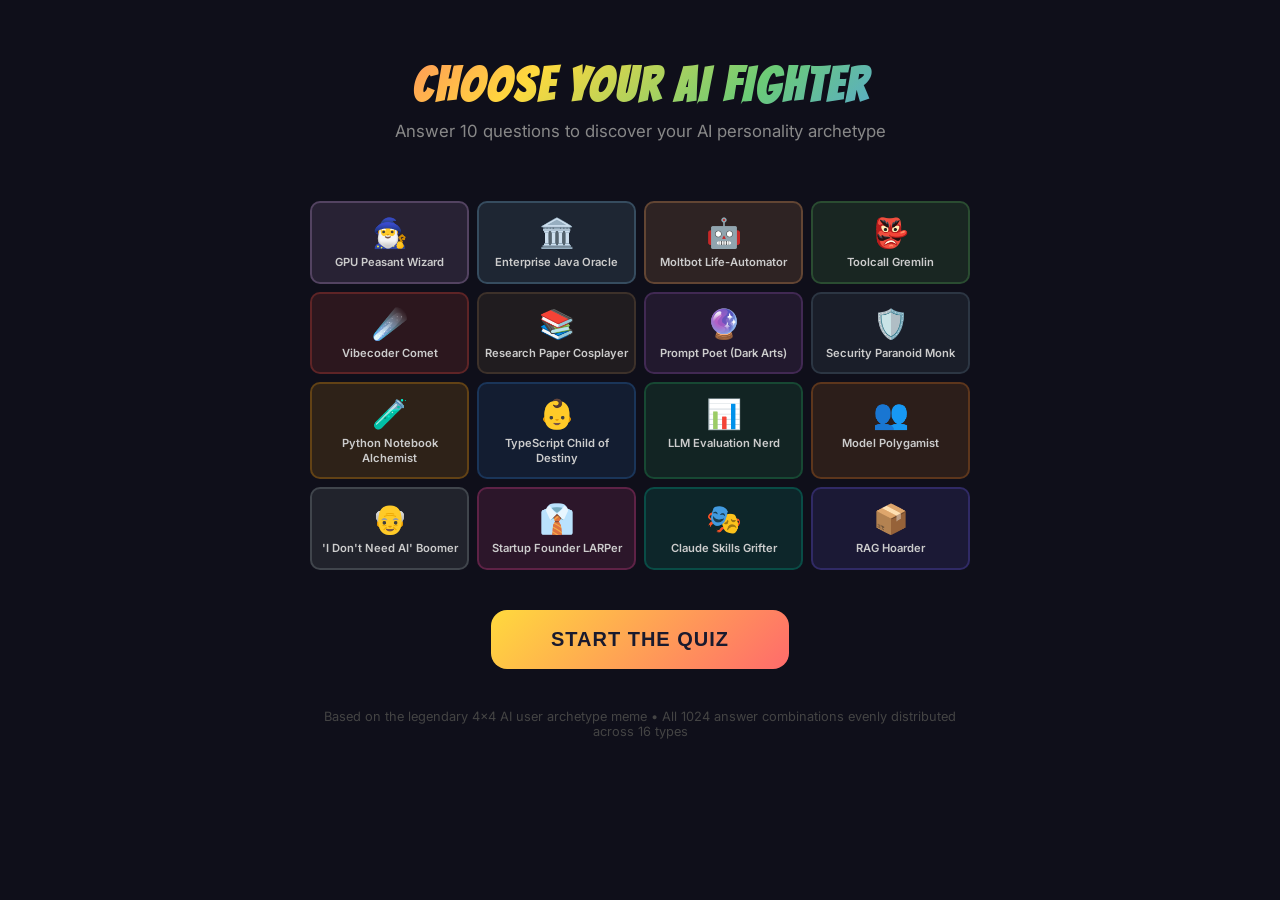
==== choose-your-fighter/index.html @ 85a8c4fd "Add "Choose Your AI Fighter" personality quiz app A fun 10-question yes/no quiz that maps you to one" ====
<!DOCTYPE html>
<html lang="en">
<head>
<meta charset="UTF-8">
<meta name="viewport" content="width=device-width, initial-scale=1.0">
<title>Choose Your AI Fighter</title>
<style>
  @import url('https://fonts.googleapis.com/css2?family=Bangers&family=Inter:wght@400;600;700&display=swap');

  * { margin: 0; padding: 0; box-sizing: border-box; }

  body {
    font-family: 'Inter', sans-serif;
    background: #0f0f1a;
    color: #e0e0e0;
    min-height: 100vh;
    overflow-x: hidden;
  }

  .container {
    max-width: 700px;
    margin: 0 auto;
    padding: 20px;
  }

  /* ── Header ── */
  .header {
    text-align: center;
    padding: 40px 0 30px;
  }
  .header h1 {
    font-family: 'Bangers', cursive;
    font-size: 3rem;
    letter-spacing: 3px;
    background: linear-gradient(135deg, #ff6b6b, #ffd93d, #6bcb77, #4d96ff);
    -webkit-background-clip: text;
    -webkit-text-fill-color: transparent;
    background-clip: text;
    text-shadow: none;
  }
  .header p {
    margin-top: 10px;
    color: #888;
    font-size: 1.05rem;
  }

  /* ── Progress bar ── */
  .progress-container {
    width: 100%;
    background: #1a1a2e;
    border-radius: 20px;
    height: 10px;
    margin: 20px 0 30px;
    overflow: hidden;
  }
  .progress-bar {
    height: 100%;
    background: linear-gradient(90deg, #4d96ff, #6bcb77);
    border-radius: 20px;
    transition: width 0.5s ease;
    width: 0%;
  }
  .progress-text {
    text-align: center;
    color: #666;
    font-size: 0.85rem;
    margin-bottom: 10px;
  }

  /* ── Question card ── */
  .question-card {
    background: #1a1a2e;
    border-radius: 20px;
    padding: 40px 30px;
    text-align: center;
    position: relative;
    overflow: hidden;
    animation: slideIn 0.4s ease;
  }
  .question-card::before {
    content: '';
    position: absolute;
    top: 0; left: 0; right: 0;
    height: 4px;
    background: linear-gradient(90deg, #4d96ff, #6bcb77, #ffd93d, #ff6b6b);
  }
  @keyframes slideIn {
    from { opacity: 0; transform: translateY(30px); }
    to { opacity: 1; transform: translateY(0); }
  }

  .question-number {
    font-family: 'Bangers', cursive;
    font-size: 1.1rem;
    color: #4d96ff;
    letter-spacing: 2px;
    margin-bottom: 15px;
  }
  .question-text {
    font-size: 1.35rem;
    font-weight: 600;
    line-height: 1.5;
    margin-bottom: 35px;
    color: #f0f0f0;
  }

  .buttons {
    display: flex;
    gap: 20px;
    justify-content: center;
  }
  .btn {
    padding: 16px 50px;
    border: none;
    border-radius: 14px;
    font-size: 1.15rem;
    font-weight: 700;
    cursor: pointer;
    transition: all 0.2s ease;
    letter-spacing: 1px;
  }
  .btn:active { transform: scale(0.95); }
  .btn-yes {
    background: linear-gradient(135deg, #6bcb77, #4d96ff);
    color: #fff;
  }
  .btn-yes:hover { box-shadow: 0 0 25px rgba(107, 203, 119, 0.4); }
  .btn-no {
    background: linear-gradient(135deg, #ff6b6b, #ee5a24);
    color: #fff;
  }
  .btn-no:hover { box-shadow: 0 0 25px rgba(255, 107, 107, 0.4); }

  /* ── Result card ── */
  .result-card {
    text-align: center;
    animation: slideIn 0.5s ease;
  }
  .result-label {
    font-size: 1rem;
    color: #888;
    text-transform: uppercase;
    letter-spacing: 3px;
    margin-bottom: 10px;
  }
  .result-name {
    font-family: 'Bangers', cursive;
    font-size: 2.5rem;
    letter-spacing: 2px;
    margin-bottom: 20px;
  }
  .result-portrait {
    width: 220px;
    height: 220px;
    margin: 0 auto 25px;
    border-radius: 20px;
    display: flex;
    align-items: center;
    justify-content: center;
    font-size: 5rem;
    position: relative;
    overflow: hidden;
    border: 4px solid rgba(255,255,255,0.15);
  }
  .result-portrait .portrait-bg {
    position: absolute;
    inset: 0;
    opacity: 0.25;
  }
  .result-traits {
    display: flex;
    flex-wrap: wrap;
    gap: 10px;
    justify-content: center;
    margin-bottom: 25px;
  }
  .trait-badge {
    background: rgba(255,255,255,0.08);
    border: 1px solid rgba(255,255,255,0.12);
    border-radius: 20px;
    padding: 6px 16px;
    font-size: 0.85rem;
    color: #ccc;
  }
  .result-description {
    background: #1a1a2e;
    border-radius: 16px;
    padding: 25px;
    font-size: 1.05rem;
    line-height: 1.7;
    color: #bbb;
    margin-bottom: 30px;
    text-align: left;
  }
  .result-description strong { color: #f0f0f0; }

  .btn-restart {
    background: #1a1a2e;
    border: 2px solid #4d96ff;
    color: #4d96ff;
    padding: 14px 40px;
    border-radius: 14px;
    font-size: 1rem;
    font-weight: 700;
    cursor: pointer;
    transition: all 0.2s ease;
  }
  .btn-restart:hover {
    background: #4d96ff;
    color: #fff;
  }

  .btn-share {
    background: linear-gradient(135deg, #6bcb77, #4d96ff);
    border: none;
    color: #fff;
    padding: 14px 40px;
    border-radius: 14px;
    font-size: 1rem;
    font-weight: 700;
    cursor: pointer;
    transition: all 0.2s ease;
    margin-right: 10px;
  }
  .btn-share:hover { box-shadow: 0 0 25px rgba(107,203,119,0.4); }

  /* ── Grid preview (shown on start) ── */
  .start-screen { text-align: center; }
  .type-grid {
    display: grid;
    grid-template-columns: repeat(4, 1fr);
    gap: 8px;
    margin: 30px 0;
  }
  .type-cell {
    background: #1a1a2e;
    border-radius: 10px;
    padding: 12px 6px;
    font-size: 0.7rem;
    font-weight: 600;
    color: #ccc;
    text-align: center;
    border: 2px solid transparent;
    transition: all 0.3s ease;
  }
  .type-cell:hover {
    border-color: #4d96ff;
    transform: translateY(-2px);
  }
  .type-cell .cell-emoji { font-size: 1.8rem; display: block; margin-bottom: 5px; }
  .type-cell .cell-name { line-height: 1.3; }

  .btn-start {
    background: linear-gradient(135deg, #ffd93d, #ff6b6b);
    border: none;
    color: #1a1a2e;
    padding: 18px 60px;
    border-radius: 16px;
    font-size: 1.25rem;
    font-weight: 700;
    cursor: pointer;
    letter-spacing: 1px;
    transition: all 0.2s ease;
    margin-top: 10px;
  }
  .btn-start:hover { box-shadow: 0 0 35px rgba(255,217,61,0.4); transform: scale(1.03); }

  .hidden { display: none !important; }

  /* ── Footer ── */
  .footer {
    text-align: center;
    padding: 40px 0 20px;
    color: #444;
    font-size: 0.8rem;
  }

  /* ── Responsive ── */
  @media (max-width: 600px) {
    .header h1 { font-size: 2.2rem; }
    .question-text { font-size: 1.15rem; }
    .btn { padding: 14px 35px; font-size: 1rem; }
    .type-grid { grid-template-columns: repeat(2, 1fr); gap: 6px; }
    .result-name { font-size: 2rem; }
  }
</style>
</head>
<body>

<div class="container">
  <div class="header">
    <h1>CHOOSE YOUR AI FIGHTER</h1>
    <p>Answer 10 questions to discover your AI personality archetype</p>
  </div>

  <!-- ── Start screen ── -->
  <div id="start-screen" class="start-screen">
    <div class="type-grid" id="type-grid"></div>
    <button class="btn-start" onclick="startQuiz()">START THE QUIZ</button>
  </div>

  <!-- ── Quiz screen ── -->
  <div id="quiz-screen" class="hidden">
    <div class="progress-text" id="progress-text">Question 1 of 10</div>
    <div class="progress-container">
      <div class="progress-bar" id="progress-bar"></div>
    </div>
    <div class="question-card" id="question-card">
      <div class="question-number" id="question-number">QUESTION 1</div>
      <div class="question-text" id="question-text"></div>
      <div class="buttons">
        <button class="btn btn-yes" onclick="answer(1)">YES</button>
        <button class="btn btn-no" onclick="answer(0)">NO</button>
      </div>
    </div>
  </div>

  <!-- ── Result screen ── -->
  <div id="result-screen" class="hidden result-card"></div>

  <div class="footer">
    Based on the legendary 4&times;4 AI user archetype meme &bull;
    All 1024 answer combinations evenly distributed across 16 types
  </div>
</div>

<script>
// ─────────────────────────────────────
// DATA
// ─────────────────────────────────────
const TYPES = [
  {
    name: "The GPU Peasant Wizard",
    emoji: "\u{1F9D9}\u200D\u2642\uFE0F",
    color: "#c9a0dc",
    traits: ["Local LLM Enthusiast", "Fan Noise Connoisseur", "2 tokens/sec Mindfulness"],
    desc: "You run a <strong>70B parameter model</strong> on your gaming laptop while it sounds like a jet engine preparing for takeoff. You call the glacial 2 tokens/sec output \"mindful computing\" and insist the latency gives you time to <strong>really think about the response</strong>. Your electricity bill is a state secret."
  },
  {
    name: "The Enterprise Java Oracle",
    emoji: "\u{1F3DB}\uFE0F",
    color: "#7eb8da",
    traits: ["Architecture Astronaut", "Layer Enthusiast", "14-Page Doc Writer"],
    desc: "You write a <strong>14-page Confluence doc</strong> to ask the model for a one-liner. Your prompts are refactored into 6 layers: Controller, Service, Repository, DTO, Mapper, and Trauma. You have an \"Architecture Review\" meeting for every AI interaction. <strong>The service layer is non-negotiable.</strong>"
  },
  {
    name: "The Moltbot Life-Automator",
    emoji: "\u{1F916}",
    color: "#f4a460",
    traits: ["Bot Farmer", "Automation Addict", "Fragile Ecosystem Builder"],
    desc: "You have a bot to wake up, a bot to brush teeth, and a <strong>bot to apologize to friends</strong>. Your entire daily routine is a Rube Goldberg machine of automations. If one bot goes down, you become <strong>catatonic</strong> because you've literally forgotten how to do things manually."
  },
  {
    name: "The Toolcall Gremlin",
    emoji: "\u{1F47A}",
    color: "#5cb85c",
    traits: ["Tool Maximalist", "JSON Whisperer", "Required: True"],
    desc: "Everything is a tool call. Even asking for water. Your debugging method is to <strong>add 9 more tools</strong>. You've wrapped your coffee maker in a REST API and your therapist is now a function with <code>required: true</code>. The tool calls have tool calls. <strong>It's tool calls all the way down.</strong>"
  },
  {
    name: "The Vibecoder Comet",
    emoji: "\u{2604}\uFE0F",
    color: "#e74c3c",
    traits: ["Ship-First Mentality", "Test Allergic", "Production Debugger"],
    desc: "You prompt directly in prod. Unit tests? <strong>\"The users will tell us.\"</strong> You deploy with the confidence of someone who has never been on-call at 3 AM. Your code hasn't been reviewed since 2023, and you haven't made a decision on your own since then either. <strong>Move fast, break everything.</strong>"
  },
  {
    name: "The Research Paper Cosplayer",
    emoji: "\u{1F4DA}",
    color: "#8e6f47",
    traits: ["Paper Implementer", "Function Name Poet", "Confident Incorrectness"],
    desc: "You name functions <code>latent_alignment_regularizer()</code> to feel something. You reimplement papers badly but <strong>with confidence</strong>. Your code is full of Greek letters and your README cites 47 arXiv papers. Nobody understands your code, including you, but it looks <strong>very academic.</strong>"
  },
  {
    name: "The Prompt Poet (Dark Arts)",
    emoji: "\u{1F52E}",
    color: "#9b59b6",
    traits: ["Prompt Artisan", "Spell Writer", "Hallucination Warden"],
    desc: "You don't write code, you <strong>write spells</strong>. You've added \"DO NOT HALLUCINATE\" 47 times like it's a seatbelt. Your prompts are indistinguishable from ancient incantations, and you believe the exact wording of your system prompt affects <strong>the cosmic alignment of the tokens.</strong>"
  },
  {
    name: "The Security Paranoid Monk",
    emoji: "\u{1F6E1}\uFE0F",
    color: "#607d8b",
    traits: ["Token Inspector", "Redaction Expert", "Fun Eliminator"],
    desc: "You treat every token like it's <strong>radioactive</strong>. You redact the prompt, the output, and the concept of fun. Your AI conversations go through 7 proxy layers and you've written a custom tokenizer just to inspect what's being sent. <strong>Trust no model. Trust no token.</strong>"
  },
  {
    name: "The Python Notebook Alchemist",
    emoji: "\u{1F9EA}",
    color: "#f39c12",
    traits: ["Notebook Dweller", "Hidden State Sorcerer", "FINAL_v23 Expert"],
    desc: "Your production system is a notebook named <strong>FINAL_v23_REAL.py</strong>. State lives in vibes and hidden globals. You run cells out of order and call it \"exploration.\" The notebook has 847 cells and the output of cell 12 depends on cell 340. <strong>Only you can run it. Sometimes.</strong>"
  },
  {
    name: "The TypeScript Child of Destiny",
    emoji: "\u{1F476}",
    color: "#3178c6",
    traits: ["Type Zealot", "Browser Inception", "Generics Philosopher"],
    desc: "You build an AI IDE inside a browser inside another browser. You cry at \"Type instantiation is <strong>excessively deep</strong>\" errors. Your type definitions are longer than your actual code, and you've spent 3 days on a generic type that makes <code>Pick&lt;Omit&lt;Partial&lt;T&gt;&gt;&gt;</code> look simple."
  },
  {
    name: "The LLM Evaluation Nerd",
    emoji: "\u{1F4CA}",
    color: "#27ae60",
    traits: ["Benchmark Collector", "Rubric Architect", "Deploy Blocker"],
    desc: "You won't deploy until it beats <strong>12 datasets and 3 rubrics</strong>. You have a spreadsheet for the spreadsheet. Your eval suite takes longer to run than training the model. You've rejected production-ready models because they scored 94.7 instead of 94.8 on <strong>your custom rubric 3.2.</strong>"
  },
  {
    name: "The Model Polygamist",
    emoji: "\u{1F465}",
    color: "#e67e22",
    traits: ["Multi-Model Juggler", "Blame Router", "Cosmic Ray Debugger"],
    desc: "You rotate between <strong>4 AIs</strong> like a cheating boyfriend who thinks he's running an \"optimization experiment.\" Push broken code, blame Claude. Revert, blame Gemini. Revert again, blame <strong>\"cosmic rays.\"</strong> Ship anyway. Your git log is a crime scene of model-hopping."
  },
  {
    name: "The 'I Don't Need AI' Boomer",
    emoji: "\u{1F474}",
    color: "#95a5a6",
    traits: ["AI Denier", "Google Veteran", "Autocomplete Rebrander"],
    desc: "You call agents \"cheating\" while Googling for 3 hours. You eventually use AI but call it <strong>\"autocomplete.\"</strong> You say \"real engineers don't need AI\" from behind a stack of StackOverflow tabs. When the AI writes better code than you, it's because <strong>the problem was trivial anyway.</strong>"
  },
  {
    name: "The Startup Founder LARPer",
    emoji: "\u{1F454}",
    color: "#e84393",
    traits: ["Pitch Deck Artist", "Platform Visionary", "MVP Theorist"],
    desc: "You pitch: \"It's like Uber but for prompts.\" You have no product, only a <strong>Notion board and a logo</strong>. Your slide deck is 90% arrows and the word <strong>\"PLATFORM\"</strong> in bold. The MVP is perpetually TBD. You've pivoted 6 times but the LinkedIn bio still says \"serial entrepreneur.\""
  },
  {
    name: "The Claude Skills Grifter",
    emoji: "\u{1F3AD}",
    color: "#00b894",
    traits: ["Skill Crafter", "Esoteric Sigil Writer", "Grind Philosopher"],
    desc: "You write skills so esoteric they're basically <strong>sigils</strong>. \"How to make Claude write git commits in Shakespearean English while maintaining semantic versioning.\" 200 likes from people who will never use this. The grind continues. <strong>The people needed this.</strong>"
  },
  {
    name: "The RAG Hoarder",
    emoji: "\u{1F4E6}",
    color: "#6c5ce7",
    traits: ["Context Maximalist", "Embedding Evangelist", "Downloads Folder Uploader"],
    desc: "You upload your entire Downloads folder and call it <strong>\"context.\"</strong> You say \"bro it's in the embeddings\" for everything. Your vector DB has your tax returns, vacation photos, and a PDF of your grandma's cookie recipe. If it exists, it must be <strong>embedded and retrievable.</strong>"
  }
];

const QUESTIONS = [
  "Do you believe adding more abstraction layers always makes code better?",
  "Have you automated at least 3 parts of your daily routine with scripts or bots?",
  "Do you prefer shipping fast over writing tests?",
  "Do you regularly upload large amounts of documents as context for AI tools?",
  "Do you spend more time crafting the perfect prompt than writing actual code?",
  "Have you ever run a large language model locally on your own hardware?",
  "Is your first instinct to reach for a tool or plugin rather than write code from scratch?",
  "Do you think strong typing and strict type systems prevent most real-world bugs?",
  "Do you prefer working in notebooks (Jupyter, Colab) over traditional editors/IDEs?",
  "Do you formally benchmark or evaluate AI models before choosing which one to use?"
];

// ─────────────────────────────────────
// QUIZ LOGIC
// ─────────────────────────────────────
let currentQ = 0;
let answers = [];

function getTypeIndex(ans) {
  // XOR-based linear map → 4-bit index (guaranteed even distribution)
  const bit0 = ans[0] ^ ans[4] ^ ans[8];
  const bit1 = ans[1] ^ ans[5] ^ ans[9];
  const bit2 = ans[2] ^ ans[6];
  const bit3 = ans[3] ^ ans[7];
  return (bit3 << 3) | (bit2 << 2) | (bit1 << 1) | bit0;
}

function renderStartScreen() {
  const grid = document.getElementById('type-grid');
  grid.innerHTML = TYPES.map(t =>
    `<div class="type-cell" style="background:${t.color}22;border-color:${t.color}44">
       <span class="cell-emoji">${t.emoji}</span>
       <span class="cell-name">${t.name.replace('The ', '')}</span>
     </div>`
  ).join('');
}

function startQuiz() {
  currentQ = 0;
  answers = [];
  document.getElementById('start-screen').classList.add('hidden');
  document.getElementById('result-screen').classList.add('hidden');
  document.getElementById('quiz-screen').classList.remove('hidden');
  showQuestion();
}

function showQuestion() {
  const card = document.getElementById('question-card');
  card.style.animation = 'none';
  // Force reflow then restart animation
  void card.offsetHeight;
  card.style.animation = 'slideIn 0.4s ease';

  document.getElementById('question-number').textContent = `QUESTION ${currentQ + 1}`;
  document.getElementById('question-text').textContent = QUESTIONS[currentQ];
  document.getElementById('progress-text').textContent = `Question ${currentQ + 1} of ${QUESTIONS.length}`;
  document.getElementById('progress-bar').style.width = `${((currentQ) / QUESTIONS.length) * 100}%`;
}

function answer(val) {
  answers.push(val);
  currentQ++;
  if (currentQ < QUESTIONS.length) {
    showQuestion();
  } else {
    document.getElementById('progress-bar').style.width = '100%';
    setTimeout(showResult, 400);
  }
}

function showResult() {
  const idx = getTypeIndex(answers);
  const t = TYPES[idx];

  document.getElementById('quiz-screen').classList.add('hidden');
  const resultDiv = document.getElementById('result-screen');
  resultDiv.classList.remove('hidden');

  resultDiv.innerHTML = `
    <div class="result-label">You are...</div>
    <div class="result-name" style="color:${t.color}">${t.name}</div>
    <div class="result-portrait" style="background:${t.color}33">
      <span>${t.emoji}</span>
    </div>
    <div class="result-traits">
      ${t.traits.map(tr => `<span class="trait-badge">${tr}</span>`).join('')}
    </div>
    <div class="result-description">${t.desc}</div>
    <button class="btn-share" onclick="shareResult('${t.name.replace(/'/g, "\\'")}')">SHARE</button>
    <button class="btn-restart" onclick="restart()">TRY AGAIN</button>
  `;
}

function shareResult(name) {
  const text = `I'm "${name}" in the Choose Your AI Fighter quiz! Which AI archetype are you?`;
  if (navigator.share) {
    navigator.share({ title: 'Choose Your AI Fighter', text: text, url: window.location.href });
  } else if (navigator.clipboard) {
    navigator.clipboard.writeText(text + '\n' + window.location.href);
    const btn = document.querySelector('.btn-share');
    btn.textContent = 'COPIED!';
    setTimeout(() => { btn.textContent = 'SHARE'; }, 2000);
  }
}

function restart() {
  document.getElementById('result-screen').classList.add('hidden');
  document.getElementById('start-screen').classList.remove('hidden');
}

// ─────────────────────────────────────
// INIT
// ─────────────────────────────────────
renderStartScreen();
</script>

</body>
</html>
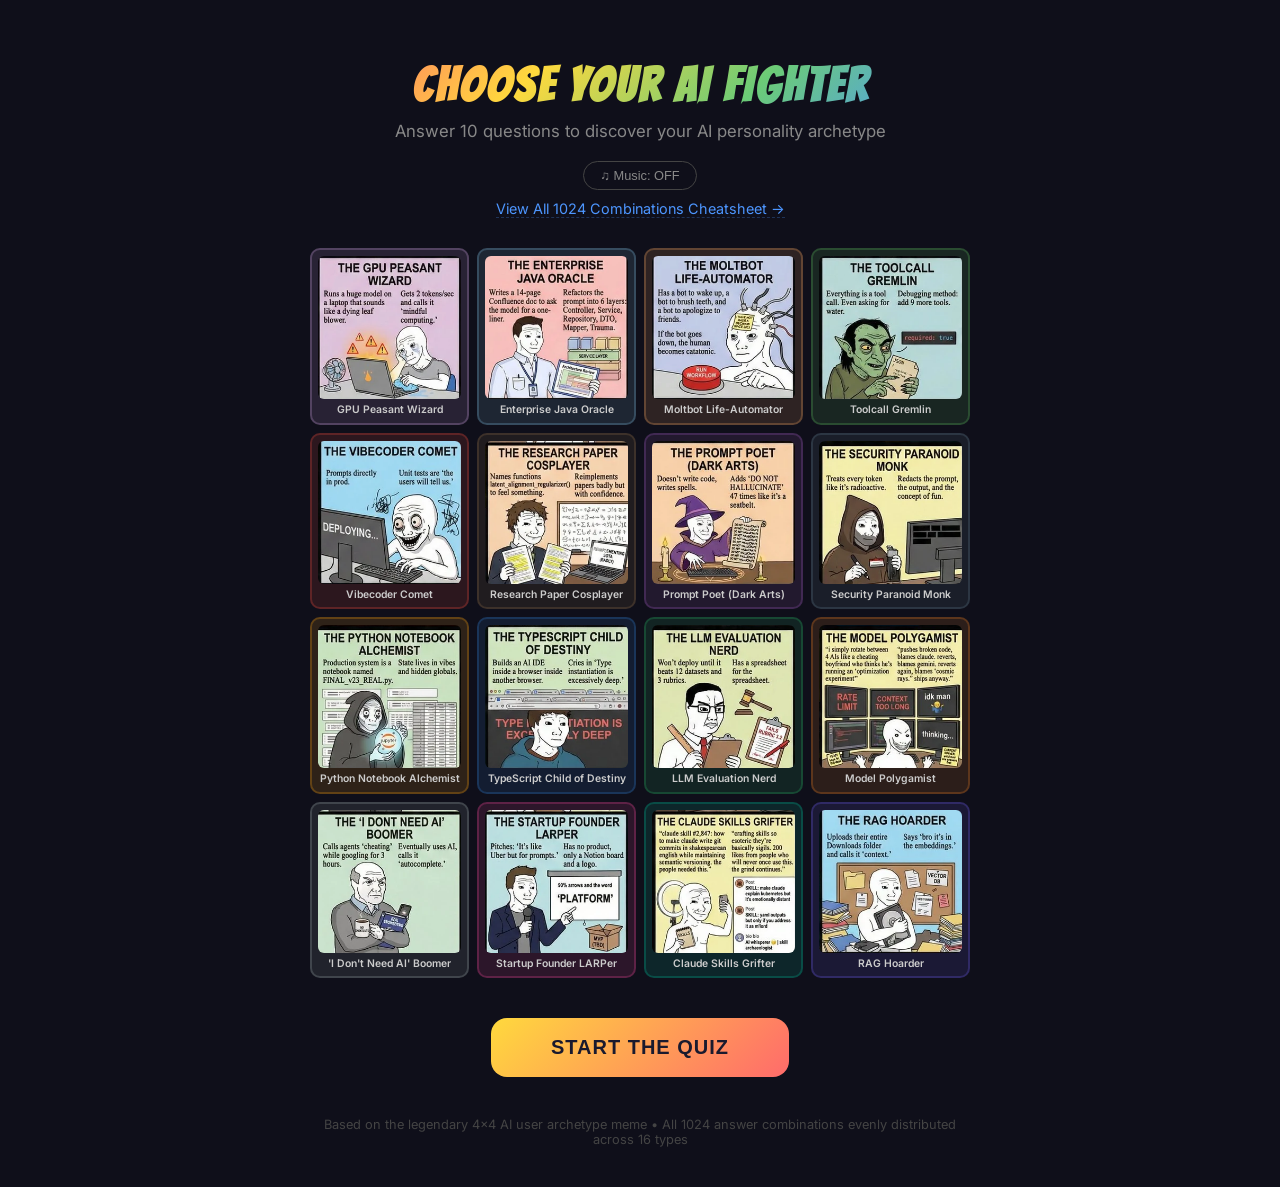
==== commit f8608412: "Add cheatsheet page, cropped images, YouTube music, distribution viz - Split 4x4 meme grid into 16 i" ====
--- a/choose-your-fighter/index.html
+++ b/choose-your-fighter/index.html
@@ -26,7 +26,7 @@
   /* ── Header ── */
   .header {
     text-align: center;
-    padding: 40px 0 30px;
+    padding: 40px 0 10px;
   }
   .header h1 {
     font-family: 'Bangers', cursive;
@@ -36,13 +36,44 @@
     -webkit-background-clip: text;
     -webkit-text-fill-color: transparent;
     background-clip: text;
-    text-shadow: none;
   }
   .header p {
     margin-top: 10px;
     color: #888;
     font-size: 1.05rem;
   }
+
+  /* ── Music control ── */
+  .music-control {
+    text-align: center;
+    margin: 10px 0 5px;
+  }
+  .music-btn {
+    background: none;
+    border: 1px solid #444;
+    color: #888;
+    padding: 6px 16px;
+    border-radius: 20px;
+    font-size: 0.8rem;
+    cursor: pointer;
+    transition: all 0.2s;
+  }
+  .music-btn:hover { border-color: #4d96ff; color: #4d96ff; }
+  .music-btn.playing { border-color: #6bcb77; color: #6bcb77; }
+
+  /* ── Nav links ── */
+  .nav-links {
+    text-align: center;
+    margin: 8px 0 20px;
+  }
+  .nav-links a {
+    color: #4d96ff;
+    text-decoration: none;
+    font-size: 0.9rem;
+    border-bottom: 1px dashed #4d96ff44;
+    transition: all 0.2s;
+  }
+  .nav-links a:hover { color: #6bcb77; border-color: #6bcb7744; }
 
   /* ── Progress bar ── */
   .progress-container {
@@ -150,22 +181,18 @@
     margin-bottom: 20px;
   }
   .result-portrait {
-    width: 220px;
-    height: 220px;
+    width: 270px;
+    height: 270px;
     margin: 0 auto 25px;
-    border-radius: 20px;
-    display: flex;
-    align-items: center;
-    justify-content: center;
-    font-size: 5rem;
-    position: relative;
+    border-radius: 16px;
     overflow: hidden;
     border: 4px solid rgba(255,255,255,0.15);
-  }
-  .result-portrait .portrait-bg {
-    position: absolute;
-    inset: 0;
-    opacity: 0.25;
+    position: relative;
+  }
+  .result-portrait img {
+    width: 100%;
+    height: 100%;
+    object-fit: cover;
   }
   .result-traits {
     display: flex;
@@ -193,6 +220,8 @@
     text-align: left;
   }
   .result-description strong { color: #f0f0f0; }
+
+  .result-actions { display: flex; gap: 10px; justify-content: center; flex-wrap: wrap; }
 
   .btn-restart {
     background: #1a1a2e;
@@ -205,10 +234,7 @@
     cursor: pointer;
     transition: all 0.2s ease;
   }
-  .btn-restart:hover {
-    background: #4d96ff;
-    color: #fff;
-  }
+  .btn-restart:hover { background: #4d96ff; color: #fff; }
 
   .btn-share {
     background: linear-gradient(135deg, #6bcb77, #4d96ff);
@@ -220,9 +246,23 @@
     font-weight: 700;
     cursor: pointer;
     transition: all 0.2s ease;
-    margin-right: 10px;
   }
   .btn-share:hover { box-shadow: 0 0 25px rgba(107,203,119,0.4); }
+
+  .btn-cheatsheet {
+    background: none;
+    border: 2px solid #ffd93d;
+    color: #ffd93d;
+    padding: 14px 40px;
+    border-radius: 14px;
+    font-size: 1rem;
+    font-weight: 700;
+    cursor: pointer;
+    text-decoration: none;
+    transition: all 0.2s ease;
+    display: inline-block;
+  }
+  .btn-cheatsheet:hover { background: #ffd93d; color: #1a1a2e; }
 
   /* ── Grid preview (shown on start) ── */
   .start-screen { text-align: center; }
@@ -235,20 +275,26 @@
   .type-cell {
     background: #1a1a2e;
     border-radius: 10px;
-    padding: 12px 6px;
-    font-size: 0.7rem;
+    padding: 6px;
+    font-size: 0.65rem;
     font-weight: 600;
     color: #ccc;
     text-align: center;
     border: 2px solid transparent;
     transition: all 0.3s ease;
+    overflow: hidden;
   }
   .type-cell:hover {
     border-color: #4d96ff;
     transform: translateY(-2px);
   }
-  .type-cell .cell-emoji { font-size: 1.8rem; display: block; margin-bottom: 5px; }
-  .type-cell .cell-name { line-height: 1.3; }
+  .type-cell img {
+    width: 100%;
+    border-radius: 6px;
+    margin-bottom: 4px;
+    display: block;
+  }
+  .type-cell .cell-name { line-height: 1.3; display: block; }
 
   .btn-start {
     background: linear-gradient(135deg, #ffd93d, #ff6b6b);
@@ -275,6 +321,9 @@
     font-size: 0.8rem;
   }
 
+  /* ── YouTube player (hidden) ── */
+  #yt-player { position: absolute; top: -9999px; left: -9999px; width: 1px; height: 1px; }
+
   /* ── Responsive ── */
   @media (max-width: 600px) {
     .header h1 { font-size: 2.2rem; }
@@ -282,6 +331,7 @@
     .btn { padding: 14px 35px; font-size: 1rem; }
     .type-grid { grid-template-columns: repeat(2, 1fr); gap: 6px; }
     .result-name { font-size: 2rem; }
+    .result-portrait { width: 220px; height: 220px; }
   }
 </style>
 </head>
@@ -291,6 +341,14 @@
   <div class="header">
     <h1>CHOOSE YOUR AI FIGHTER</h1>
     <p>Answer 10 questions to discover your AI personality archetype</p>
+  </div>
+
+  <div class="music-control">
+    <button class="music-btn" id="music-btn" onclick="toggleMusic()">&#9835; Music: OFF</button>
+  </div>
+
+  <div class="nav-links">
+    <a href="cheatsheet.html">View All 1024 Combinations Cheatsheet &rarr;</a>
   </div>
 
   <!-- ── Start screen ── -->
@@ -324,6 +382,55 @@
   </div>
 </div>
 
+<!-- YouTube IFrame API (for background music) -->
+<div id="yt-player"></div>
+<script>
+  var ytPlayer = null;
+  var musicPlaying = false;
+
+  // Load YouTube IFrame API
+  var tag = document.createElement('script');
+  tag.src = 'https://www.youtube.com/iframe_api';
+  document.head.appendChild(tag);
+
+  function onYouTubeIframeAPIReady() {
+    ytPlayer = new YT.Player('yt-player', {
+      height: '1',
+      width: '1',
+      videoId: 'IstvN-NN_9k',
+      playerVars: { autoplay: 0, loop: 1, playlist: 'IstvN-NN_9k' },
+      events: {
+        onReady: function() { /* ready */ },
+        onStateChange: function(e) {
+          if (e.data === YT.PlayerState.ENDED) {
+            ytPlayer.playVideo(); // loop
+          }
+        }
+      }
+    });
+  }
+
+  function toggleMusic() {
+    var btn = document.getElementById('music-btn');
+    if (!ytPlayer || typeof ytPlayer.playVideo !== 'function') {
+      btn.textContent = '\u266B Loading...';
+      setTimeout(toggleMusic, 500);
+      return;
+    }
+    if (musicPlaying) {
+      ytPlayer.pauseVideo();
+      musicPlaying = false;
+      btn.textContent = '\u266B Music: OFF';
+      btn.classList.remove('playing');
+    } else {
+      ytPlayer.playVideo();
+      musicPlaying = true;
+      btn.textContent = '\u266B Music: ON';
+      btn.classList.add('playing');
+    }
+  }
+</script>
+
 <script>
 // ─────────────────────────────────────
 // DATA
@@ -331,112 +438,112 @@
 const TYPES = [
   {
     name: "The GPU Peasant Wizard",
-    emoji: "\u{1F9D9}\u200D\u2642\uFE0F",
+    img: "images/type-00.png",
     color: "#c9a0dc",
     traits: ["Local LLM Enthusiast", "Fan Noise Connoisseur", "2 tokens/sec Mindfulness"],
     desc: "You run a <strong>70B parameter model</strong> on your gaming laptop while it sounds like a jet engine preparing for takeoff. You call the glacial 2 tokens/sec output \"mindful computing\" and insist the latency gives you time to <strong>really think about the response</strong>. Your electricity bill is a state secret."
   },
   {
     name: "The Enterprise Java Oracle",
-    emoji: "\u{1F3DB}\uFE0F",
+    img: "images/type-01.png",
     color: "#7eb8da",
     traits: ["Architecture Astronaut", "Layer Enthusiast", "14-Page Doc Writer"],
     desc: "You write a <strong>14-page Confluence doc</strong> to ask the model for a one-liner. Your prompts are refactored into 6 layers: Controller, Service, Repository, DTO, Mapper, and Trauma. You have an \"Architecture Review\" meeting for every AI interaction. <strong>The service layer is non-negotiable.</strong>"
   },
   {
     name: "The Moltbot Life-Automator",
-    emoji: "\u{1F916}",
+    img: "images/type-02.png",
     color: "#f4a460",
     traits: ["Bot Farmer", "Automation Addict", "Fragile Ecosystem Builder"],
     desc: "You have a bot to wake up, a bot to brush teeth, and a <strong>bot to apologize to friends</strong>. Your entire daily routine is a Rube Goldberg machine of automations. If one bot goes down, you become <strong>catatonic</strong> because you've literally forgotten how to do things manually."
   },
   {
     name: "The Toolcall Gremlin",
-    emoji: "\u{1F47A}",
+    img: "images/type-03.png",
     color: "#5cb85c",
     traits: ["Tool Maximalist", "JSON Whisperer", "Required: True"],
     desc: "Everything is a tool call. Even asking for water. Your debugging method is to <strong>add 9 more tools</strong>. You've wrapped your coffee maker in a REST API and your therapist is now a function with <code>required: true</code>. The tool calls have tool calls. <strong>It's tool calls all the way down.</strong>"
   },
   {
     name: "The Vibecoder Comet",
-    emoji: "\u{2604}\uFE0F",
+    img: "images/type-04.png",
     color: "#e74c3c",
     traits: ["Ship-First Mentality", "Test Allergic", "Production Debugger"],
     desc: "You prompt directly in prod. Unit tests? <strong>\"The users will tell us.\"</strong> You deploy with the confidence of someone who has never been on-call at 3 AM. Your code hasn't been reviewed since 2023, and you haven't made a decision on your own since then either. <strong>Move fast, break everything.</strong>"
   },
   {
     name: "The Research Paper Cosplayer",
-    emoji: "\u{1F4DA}",
+    img: "images/type-05.png",
     color: "#8e6f47",
     traits: ["Paper Implementer", "Function Name Poet", "Confident Incorrectness"],
     desc: "You name functions <code>latent_alignment_regularizer()</code> to feel something. You reimplement papers badly but <strong>with confidence</strong>. Your code is full of Greek letters and your README cites 47 arXiv papers. Nobody understands your code, including you, but it looks <strong>very academic.</strong>"
   },
   {
     name: "The Prompt Poet (Dark Arts)",
-    emoji: "\u{1F52E}",
+    img: "images/type-06.png",
     color: "#9b59b6",
     traits: ["Prompt Artisan", "Spell Writer", "Hallucination Warden"],
     desc: "You don't write code, you <strong>write spells</strong>. You've added \"DO NOT HALLUCINATE\" 47 times like it's a seatbelt. Your prompts are indistinguishable from ancient incantations, and you believe the exact wording of your system prompt affects <strong>the cosmic alignment of the tokens.</strong>"
   },
   {
     name: "The Security Paranoid Monk",
-    emoji: "\u{1F6E1}\uFE0F",
+    img: "images/type-07.png",
     color: "#607d8b",
     traits: ["Token Inspector", "Redaction Expert", "Fun Eliminator"],
     desc: "You treat every token like it's <strong>radioactive</strong>. You redact the prompt, the output, and the concept of fun. Your AI conversations go through 7 proxy layers and you've written a custom tokenizer just to inspect what's being sent. <strong>Trust no model. Trust no token.</strong>"
   },
   {
     name: "The Python Notebook Alchemist",
-    emoji: "\u{1F9EA}",
+    img: "images/type-08.png",
     color: "#f39c12",
     traits: ["Notebook Dweller", "Hidden State Sorcerer", "FINAL_v23 Expert"],
     desc: "Your production system is a notebook named <strong>FINAL_v23_REAL.py</strong>. State lives in vibes and hidden globals. You run cells out of order and call it \"exploration.\" The notebook has 847 cells and the output of cell 12 depends on cell 340. <strong>Only you can run it. Sometimes.</strong>"
   },
   {
     name: "The TypeScript Child of Destiny",
-    emoji: "\u{1F476}",
+    img: "images/type-09.png",
     color: "#3178c6",
     traits: ["Type Zealot", "Browser Inception", "Generics Philosopher"],
     desc: "You build an AI IDE inside a browser inside another browser. You cry at \"Type instantiation is <strong>excessively deep</strong>\" errors. Your type definitions are longer than your actual code, and you've spent 3 days on a generic type that makes <code>Pick&lt;Omit&lt;Partial&lt;T&gt;&gt;&gt;</code> look simple."
   },
   {
     name: "The LLM Evaluation Nerd",
-    emoji: "\u{1F4CA}",
+    img: "images/type-10.png",
     color: "#27ae60",
     traits: ["Benchmark Collector", "Rubric Architect", "Deploy Blocker"],
     desc: "You won't deploy until it beats <strong>12 datasets and 3 rubrics</strong>. You have a spreadsheet for the spreadsheet. Your eval suite takes longer to run than training the model. You've rejected production-ready models because they scored 94.7 instead of 94.8 on <strong>your custom rubric 3.2.</strong>"
   },
   {
     name: "The Model Polygamist",
-    emoji: "\u{1F465}",
+    img: "images/type-11.png",
     color: "#e67e22",
     traits: ["Multi-Model Juggler", "Blame Router", "Cosmic Ray Debugger"],
     desc: "You rotate between <strong>4 AIs</strong> like a cheating boyfriend who thinks he's running an \"optimization experiment.\" Push broken code, blame Claude. Revert, blame Gemini. Revert again, blame <strong>\"cosmic rays.\"</strong> Ship anyway. Your git log is a crime scene of model-hopping."
   },
   {
     name: "The 'I Don't Need AI' Boomer",
-    emoji: "\u{1F474}",
+    img: "images/type-12.png",
     color: "#95a5a6",
     traits: ["AI Denier", "Google Veteran", "Autocomplete Rebrander"],
     desc: "You call agents \"cheating\" while Googling for 3 hours. You eventually use AI but call it <strong>\"autocomplete.\"</strong> You say \"real engineers don't need AI\" from behind a stack of StackOverflow tabs. When the AI writes better code than you, it's because <strong>the problem was trivial anyway.</strong>"
   },
   {
     name: "The Startup Founder LARPer",
-    emoji: "\u{1F454}",
+    img: "images/type-13.png",
     color: "#e84393",
     traits: ["Pitch Deck Artist", "Platform Visionary", "MVP Theorist"],
     desc: "You pitch: \"It's like Uber but for prompts.\" You have no product, only a <strong>Notion board and a logo</strong>. Your slide deck is 90% arrows and the word <strong>\"PLATFORM\"</strong> in bold. The MVP is perpetually TBD. You've pivoted 6 times but the LinkedIn bio still says \"serial entrepreneur.\""
   },
   {
     name: "The Claude Skills Grifter",
-    emoji: "\u{1F3AD}",
+    img: "images/type-14.png",
     color: "#00b894",
     traits: ["Skill Crafter", "Esoteric Sigil Writer", "Grind Philosopher"],
     desc: "You write skills so esoteric they're basically <strong>sigils</strong>. \"How to make Claude write git commits in Shakespearean English while maintaining semantic versioning.\" 200 likes from people who will never use this. The grind continues. <strong>The people needed this.</strong>"
   },
   {
     name: "The RAG Hoarder",
-    emoji: "\u{1F4E6}",
+    img: "images/type-15.png",
     color: "#6c5ce7",
     traits: ["Context Maximalist", "Embedding Evangelist", "Downloads Folder Uploader"],
     desc: "You upload your entire Downloads folder and call it <strong>\"context.\"</strong> You say \"bro it's in the embeddings\" for everything. Your vector DB has your tax returns, vacation photos, and a PDF of your grandma's cookie recipe. If it exists, it must be <strong>embedded and retrievable.</strong>"
@@ -463,7 +570,6 @@
 let answers = [];
 
 function getTypeIndex(ans) {
-  // XOR-based linear map → 4-bit index (guaranteed even distribution)
   const bit0 = ans[0] ^ ans[4] ^ ans[8];
   const bit1 = ans[1] ^ ans[5] ^ ans[9];
   const bit2 = ans[2] ^ ans[6];
@@ -475,7 +581,7 @@
   const grid = document.getElementById('type-grid');
   grid.innerHTML = TYPES.map(t =>
     `<div class="type-cell" style="background:${t.color}22;border-color:${t.color}44">
-       <span class="cell-emoji">${t.emoji}</span>
+       <img src="${t.img}" alt="${t.name}" loading="lazy">
        <span class="cell-name">${t.name.replace('The ', '')}</span>
      </div>`
   ).join('');
@@ -493,7 +599,6 @@
 function showQuestion() {
   const card = document.getElementById('question-card');
   card.style.animation = 'none';
-  // Force reflow then restart animation
   void card.offsetHeight;
   card.style.animation = 'slideIn 0.4s ease';
 
@@ -525,15 +630,18 @@
   resultDiv.innerHTML = `
     <div class="result-label">You are...</div>
     <div class="result-name" style="color:${t.color}">${t.name}</div>
-    <div class="result-portrait" style="background:${t.color}33">
-      <span>${t.emoji}</span>
+    <div class="result-portrait" style="border-color:${t.color}88">
+      <img src="${t.img}" alt="${t.name}">
     </div>
     <div class="result-traits">
       ${t.traits.map(tr => `<span class="trait-badge">${tr}</span>`).join('')}
     </div>
     <div class="result-description">${t.desc}</div>
-    <button class="btn-share" onclick="shareResult('${t.name.replace(/'/g, "\\'")}')">SHARE</button>
-    <button class="btn-restart" onclick="restart()">TRY AGAIN</button>
+    <div class="result-actions">
+      <button class="btn-share" onclick="shareResult('${t.name.replace(/'/g, "\\'")}')">SHARE</button>
+      <button class="btn-restart" onclick="restart()">TRY AGAIN</button>
+      <a class="btn-cheatsheet" href="cheatsheet.html">ALL TYPES</a>
+    </div>
   `;
 }
 
